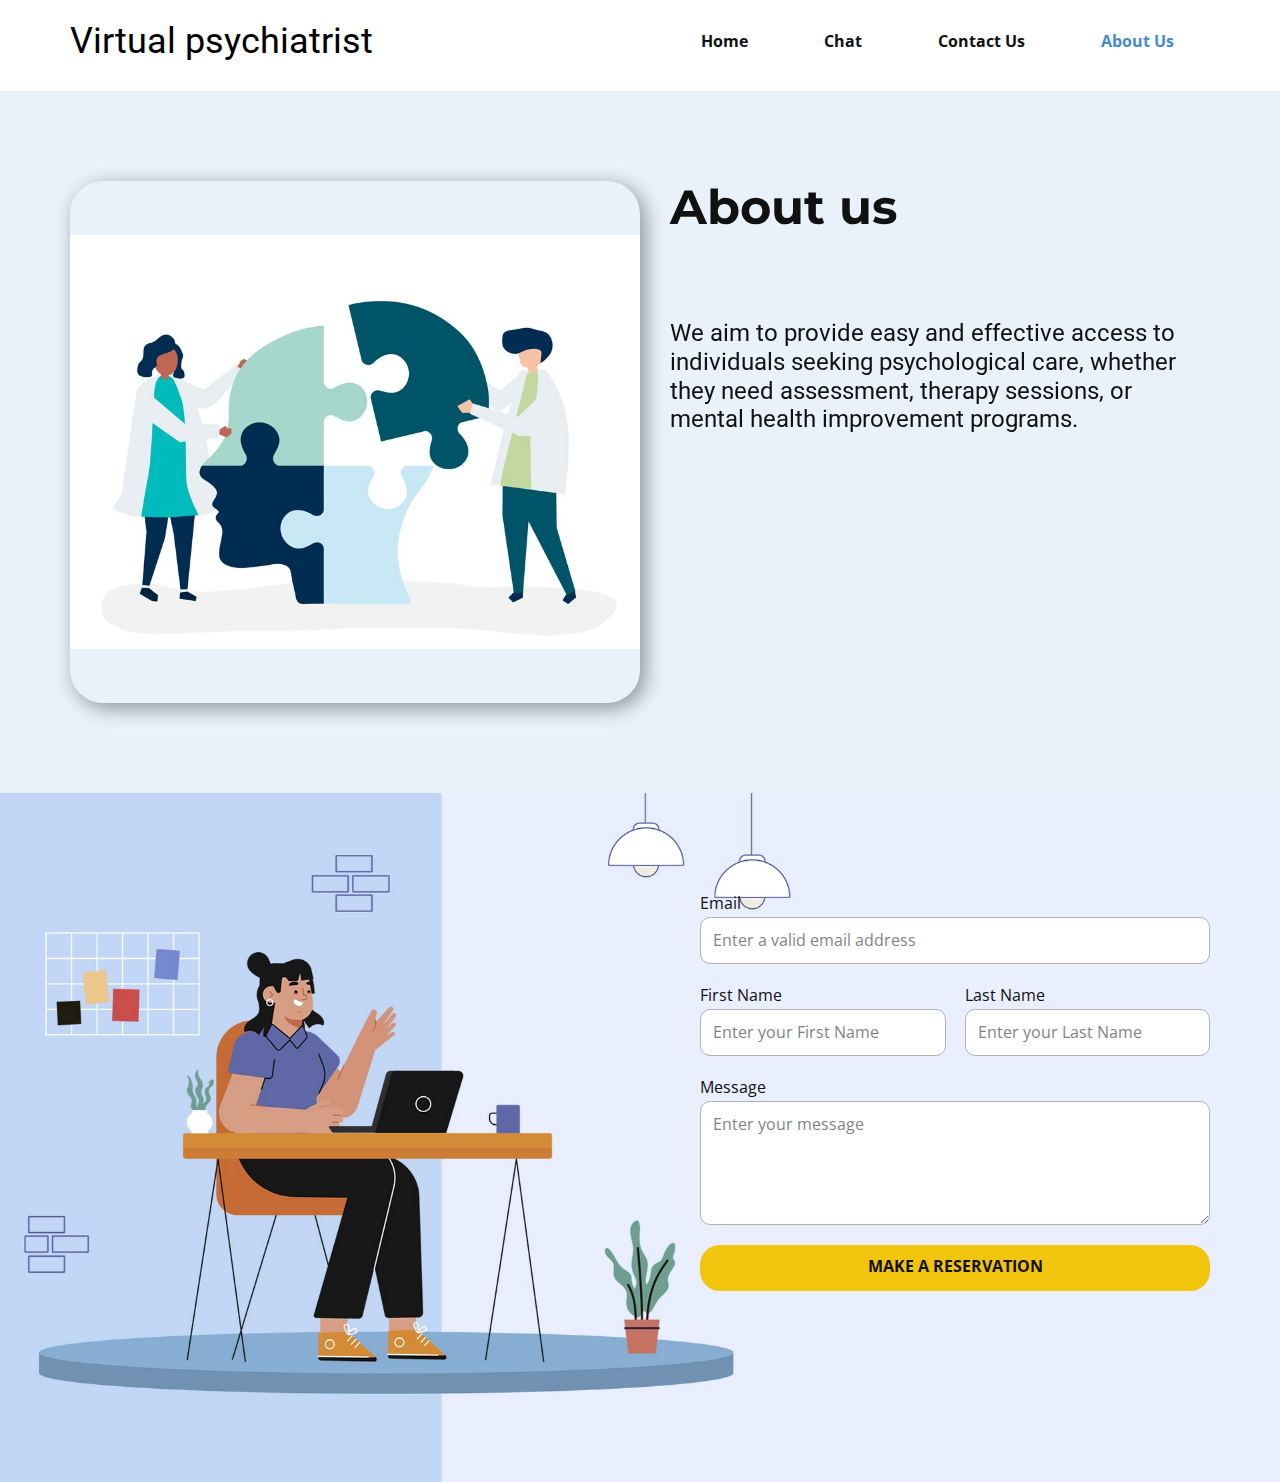
==== Pages/About-Us.html @ 41c795e9 "first commit" ====
<!DOCTYPE html>
<html style="font-size: 16px;" lang="en">

<head>
  <meta name="viewport" content="width=device-width, initial-scale=1.0">
  <meta charset="utf-8">
  <meta name="keywords" content="">
  <meta name="description" content="">
  <title>About Us</title>
  <link rel="stylesheet" href="../Bootstrap/Bootstrap.css" media="screen">
  <link rel="stylesheet" href="../CSS/About-Us.css" media="screen">
  <script class="u-script" type="text/javascript" src="../JQuery/jquery.js" defer=""></script>
  <script class="u-script" type="text/javascript" src="../Bootstrap/Bootstrap.js" defer=""></script>
  <link id="u-theme-google-font" rel="stylesheet"
    href="https://fonts.googleapis.com/css?family=Roboto:100,100i,300,300i,400,400i,500,500i,700,700i,900,900i|Open+Sans:300,300i,400,400i,500,500i,600,600i,700,700i,800,800i">
  <link id="u-page-google-font" rel="stylesheet"
    href="https://fonts.googleapis.com/css?family=Montserrat:100,100i,200,200i,300,300i,400,400i,500,500i,600,600i,700,700i,800,800i,900,900i">
  <meta data-intl-tel-input-cdn-path="../intlTelInput/">
</head>



<body data-path-to-root="./" data-include-products="false" class="u-body u-xxl-mode" data-lang="en">
  <header class="u-clearfix u-header" id="sec-43de">
    <div class="u-clearfix u-sheet u-valign-middle-lg u-valign-middle-md u-valign-middle-sm u-sheet-1">
      <h3 class="u-align-left u-headline u-text u-text-1">
        <a class="u-active-none u-border-none u-btn u-button-link u-button-style u-hover-none u-none u-text-black u-btn-1"
          href="../index.html"> Virtual psychiatrist</a>
      </h3>
      <nav class="u-align-right u-menu u-menu-one-level u-offcanvas u-menu-1">
        <div class="menu-collapse" style="font-weight: 700;">
          <a class="u-button-style u-nav-link" href="#" style="padding: 4px 0px; font-size: calc(1em + 8px);">
            <svg class="u-svg-link" preserveAspectRatio="xMidYMin slice" viewBox="0 0 302 302">
              <use xmlns:xlink="http://www.w3.org/1999/xlink" xlink:href="#svg-0c70"></use>
            </svg>
            <svg xmlns="http://www.w3.org/2000/svg" xmlns:xlink="http://www.w3.org/1999/xlink" version="1.1"
              id="svg-0c70" x="0px" y="0px" viewBox="0 0 302 302" style="enable-background:new 0 0 302 302;"
              xml:space="preserve" class="u-svg-content">
              <g>
                <rect y="36" width="302" height="30"></rect>
                <rect y="236" width="302" height="30"></rect>
                <rect y="136" width="302" height="30"></rect>
              </g>
              <g></g>
              <g></g>
              <g></g>
              <g></g>
              <g></g>
              <g></g>
              <g></g>
              <g></g>
              <g></g>
              <g></g>
              <g></g>
              <g></g>
              <g></g>
              <g></g>
              <g></g>
            </svg>
          </a>
        </div>
        <div class="u-custom-menu u-nav-container">
          <ul class="u-nav u-unstyled u-nav-1">
            <li class="u-nav-item"><a
                class="u-button-style u-nav-link u-text-active-palette-1-base u-text-hover-palette-2-base"
                href="../index.html" style="padding: 10px 36px;">Home</a>
            </li>
            <li class="u-nav-item"><a
                class="u-button-style u-nav-link u-text-active-palette-1-base u-text-hover-palette-2-base"
                href="chat_bot.html" style="padding: 10px 36px;">Chat</a>
            </li>
            <li class="u-nav-item"><a
                class="u-button-style u-nav-link u-text-active-palette-1-base u-text-hover-palette-2-base"
                href="Contact-Us.html" style="padding: 10px 36px;">Contact Us</a>
            </li>
            <li class="u-nav-item"><a
                class="u-button-style u-nav-link u-text-active-palette-1-base u-text-hover-palette-2-base"
                href="About-Us.html" style="padding: 10px 36px;">About Us</a>
            </li>
          </ul>
        </div>
        <div class="u-custom-menu u-nav-container-collapse">
          <div
            class="u-align-center u-black u-container-style u-inner-container-layout u-opacity u-opacity-95 u-sidenav">
            <div class="u-inner-container-layout u-sidenav-overflow">
              <div class="u-menu-close"></div>
              <ul class="u-align-center u-nav u-popupmenu-items u-unstyled u-nav-2">
                <li class="u-nav-item"><a class="u-button-style u-nav-link" href="../index.html">Home</a>
                </li>
                <li class="u-nav-item"><a class="u-button-style u-nav-link" href="chat_bot.html">Chat</a>
                </li>
                <li class="u-nav-item"><a class="u-button-style u-nav-link" href="Contact-Us.html">Contact Us</a>
                </li>
                <li class="u-nav-item"><a class="u-button-style u-nav-link" href="About-Us.html">About Us</a>
                </li>
              </ul>
            </div>
          </div>
          <div class="u-black u-menu-overlay u-opacity u-opacity-70"></div>
        </div>
      </nav>
    </div>
  </header>
  <section class="u-clearfix u-palette-1-light-3 u-section-1" id="sec-3a72">
    <div class="u-clearfix u-sheet u-sheet-1">
      <div class="data-layout-selected u-clearfix u-expanded-width u-layout-wrap u-layout-wrap-1">
        <div class="u-layout">
          <div class="u-layout-row">
            <div class="u-container-style u-layout-cell u-size-30 u-layout-cell-1">
              <div class="u-container-layout u-valign-top u-container-layout-1">
                <img class="u-expanded-width u-image u-image-contain u-image-round u-radius u-image-1"
                  src="../images/people-connecting-jigsaw-pieces-head-together_53876-59847.jpg" alt=""
                  data-image-width="900" data-image-height="654">
              </div>
            </div>
            <div class="u-container-align-center-sm u-container-style u-layout-cell u-size-30 u-layout-cell-2"
              data-animation-name="customAnimationIn" data-animation-duration="1000">
              <div class="u-container-layout u-container-layout-2">
                <h2
                  class="u-align-center-sm u-align-center-xs u-custom-font u-font-montserrat u-text u-text-default u-text-1">
                  About us</h2>
                <h3 class="u-align-center-xs u-text u-text-2" data-animation-name="customAnimationIn"
                  data-animation-duration="1000"> We aim to provide easy and effective access to individuals seeking
                  psychological care, whether they need assessment, therapy sessions, or mental health improvement
                  programs.</h3>
              </div>
            </div>
          </div>
        </div>
      </div>
    </div>
  </section>
  <section
    class="u-clearfix u-container-align-center-sm u-container-align-center-xs u-container-align-right-lg u-container-align-right-md u-container-align-right-xl u-image u-section-2"
    id="sec-4a59" data-image-width="2000" data-image-height="1125">
    <div class="u-clearfix u-sheet u-sheet-1">
      <div class="u-form u-form-1">
        <form action="#" class="u-clearfix u-form-spacing-19 u-form-vertical u-inner-form" source="email" name="form"
          style="padding: 0px;">
          <div class="u-form-email u-form-group">
            <label for="email-db6f" class="u-label">Email</label>
            <input type="email" placeholder="Enter a valid email address" id="email-db6f" name="email"
              class="u-input u-input-rectangle u-radius-10" required="">
          </div>
          <div class="u-form-group u-form-name u-form-partition-factor-2 u-form-group-2">
            <label for="name-961f" class="u-label">First Name</label>
            <input type="text" placeholder="Enter your First Name" id="name-961f" name="name-1"
              class="u-input u-input-rectangle u-radius-10" required="">
          </div>
          <div class="u-form-group u-form-name u-form-partition-factor-2 u-form-group-3">
            <label for="name-961f" class="u-label">Last Name</label>
            <input type="text" placeholder="Enter your Last Name" id="name-961f" name="name-2"
              class="u-input u-input-rectangle u-radius-10" required="">
          </div>
          <div class="u-form-group u-form-message">
            <label for="message-db6f" class="u-label">Message</label>
            <textarea placeholder="Enter your message" rows="4" cols="50" id="message-db6f" name="message"
              class="u-input u-input-rectangle u-radius-10" required=""></textarea>
          </div>
          <div class="u-align-right u-form-group u-form-submit">
            <a href="#"
              class="u-border-none u-btn u-btn-round u-btn-submit u-button-style u-palette-3-base u-radius-20 u-btn-1">Make
              a Reservation</a>
            <input type="submit" value="submit" class="u-form-control-hidden">
          </div>
          <div class="u-form-send-message u-form-send-success"> Thank you! Your message has been sent. </div>
          <div class="u-form-send-error u-form-send-message"> Unable to send your message. Please fix errors then try
            again. </div>
          <input type="hidden" value="" name="recaptchaResponse">
        </form>
      </div>
    </div>
  </section>





</body>

</html>
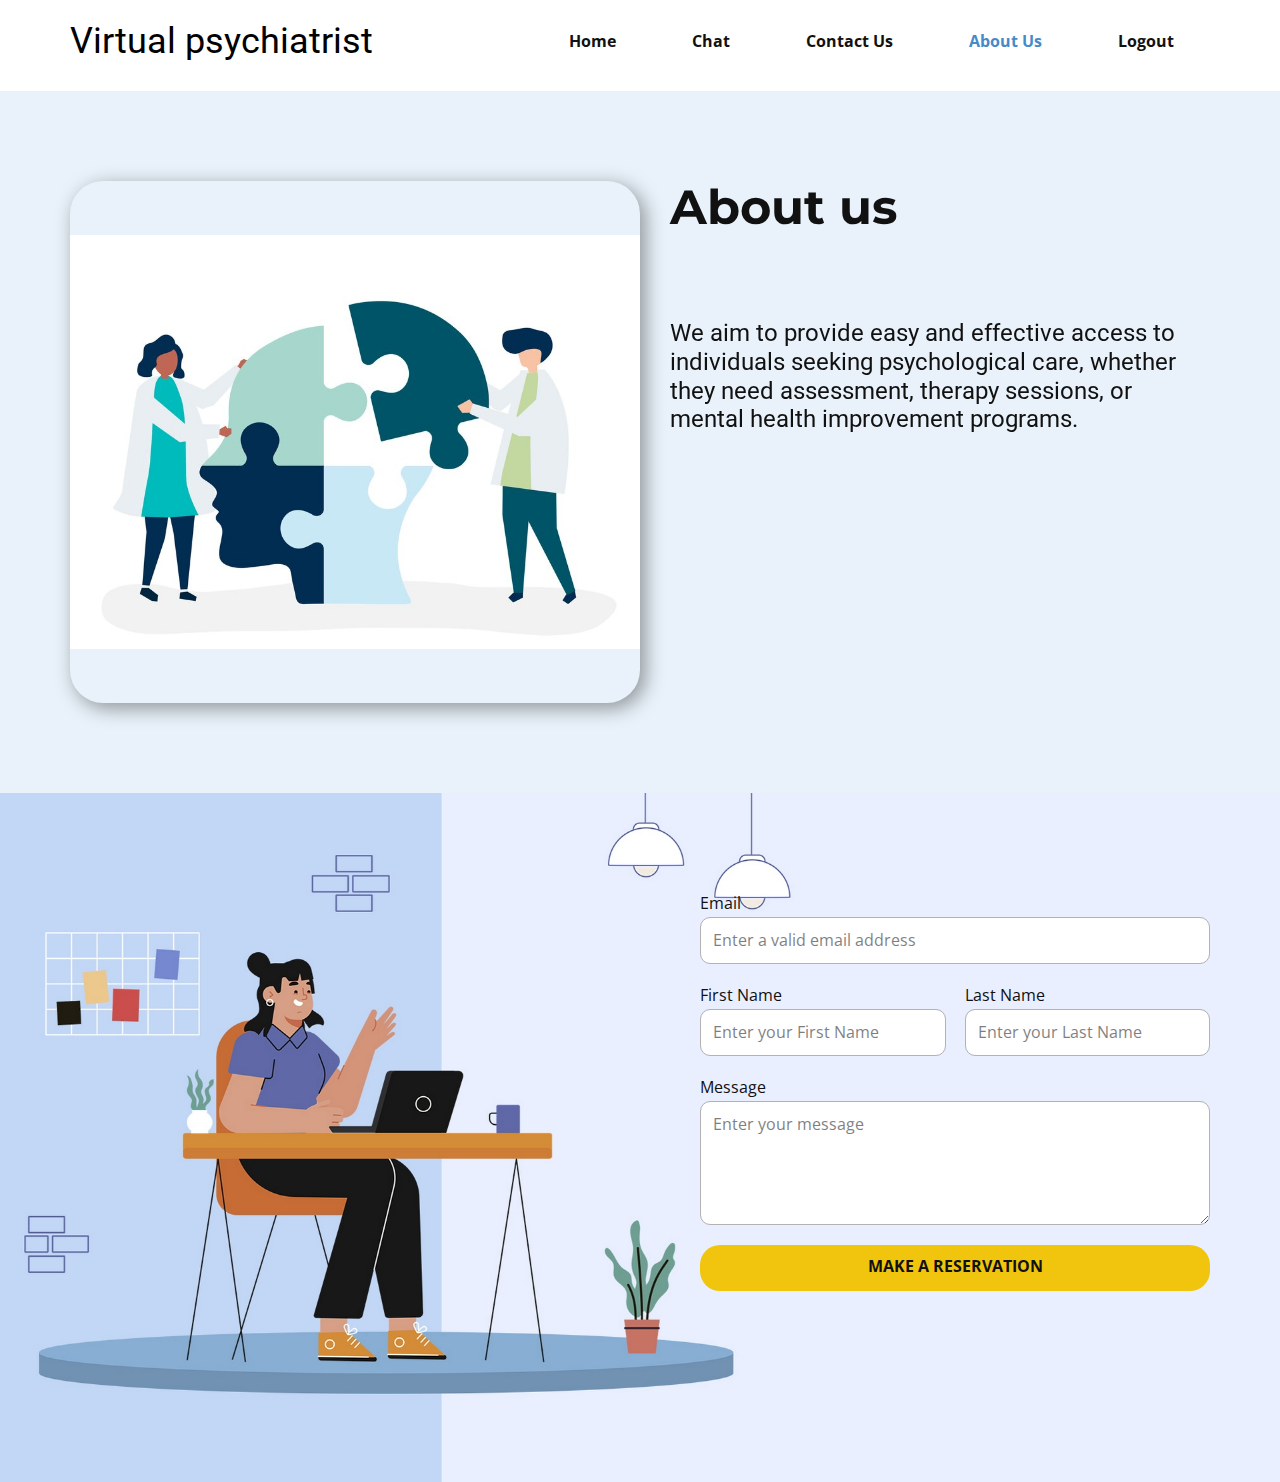
==== commit 13b0af16: "localstorage" ====
--- a/Pages/About-Us.html
+++ b/Pages/About-Us.html
@@ -77,6 +77,10 @@
                 class="u-button-style u-nav-link u-text-active-palette-1-base u-text-hover-palette-2-base"
                 href="About-Us.html" style="padding: 10px 36px;">About Us</a>
             </li>
+            <li class="u-nav-item"><a
+              class="u-button-style u-nav-link u-text-active-palette-1-base u-text-hover-palette-2-base"
+              href="#" onclick="logout()" style="padding: 10px 36px;">Logout</a>
+          </li>
           </ul>
         </div>
         <div class="u-custom-menu u-nav-container-collapse">
@@ -92,6 +96,8 @@
                 <li class="u-nav-item"><a class="u-button-style u-nav-link" href="Contact-Us.html">Contact Us</a>
                 </li>
                 <li class="u-nav-item"><a class="u-button-style u-nav-link" href="About-Us.html">About Us</a>
+                </li>
+                <li class="u-nav-item"><a class="u-button-style u-nav-link" href="#" onclick="logout()">Logout</a>
                 </li>
               </ul>
             </div>
@@ -174,6 +180,33 @@
 
 
 
+  <script>
+
+
+    window.onload = function() {
+            // قم بفحص وجود العلامة في localStorage
+            var isRegistered = localStorage.getItem('isRegistered');
+        
+            // إذا كان المستخدم قد سجل الدخول بنجاح، قم بمنعه من الوصول لصفحة التسجيل مرة أخرى
+            if (isRegistered === 'false') {
+                // إذا لم يكن المستخدم قد سجل، قم بتحويله إلى صفحة التسجيل
+                alert("يجب عليك التسجيل أولاً!");
+                window.location.href = "Login.html";
+            }
+        }
+    
+    
+        function logout() {
+            // حذف العلامة المستخدمة لتسجيل الدخول من localStorage
+            localStorage.removeItem('isRegistered');
+        
+            // توجيه المستخدم إلى صفحة تسجيل الدخول
+            window.location.href = "Login.html";
+        }
+    
+    </script>
+
+
 
 
 </body>
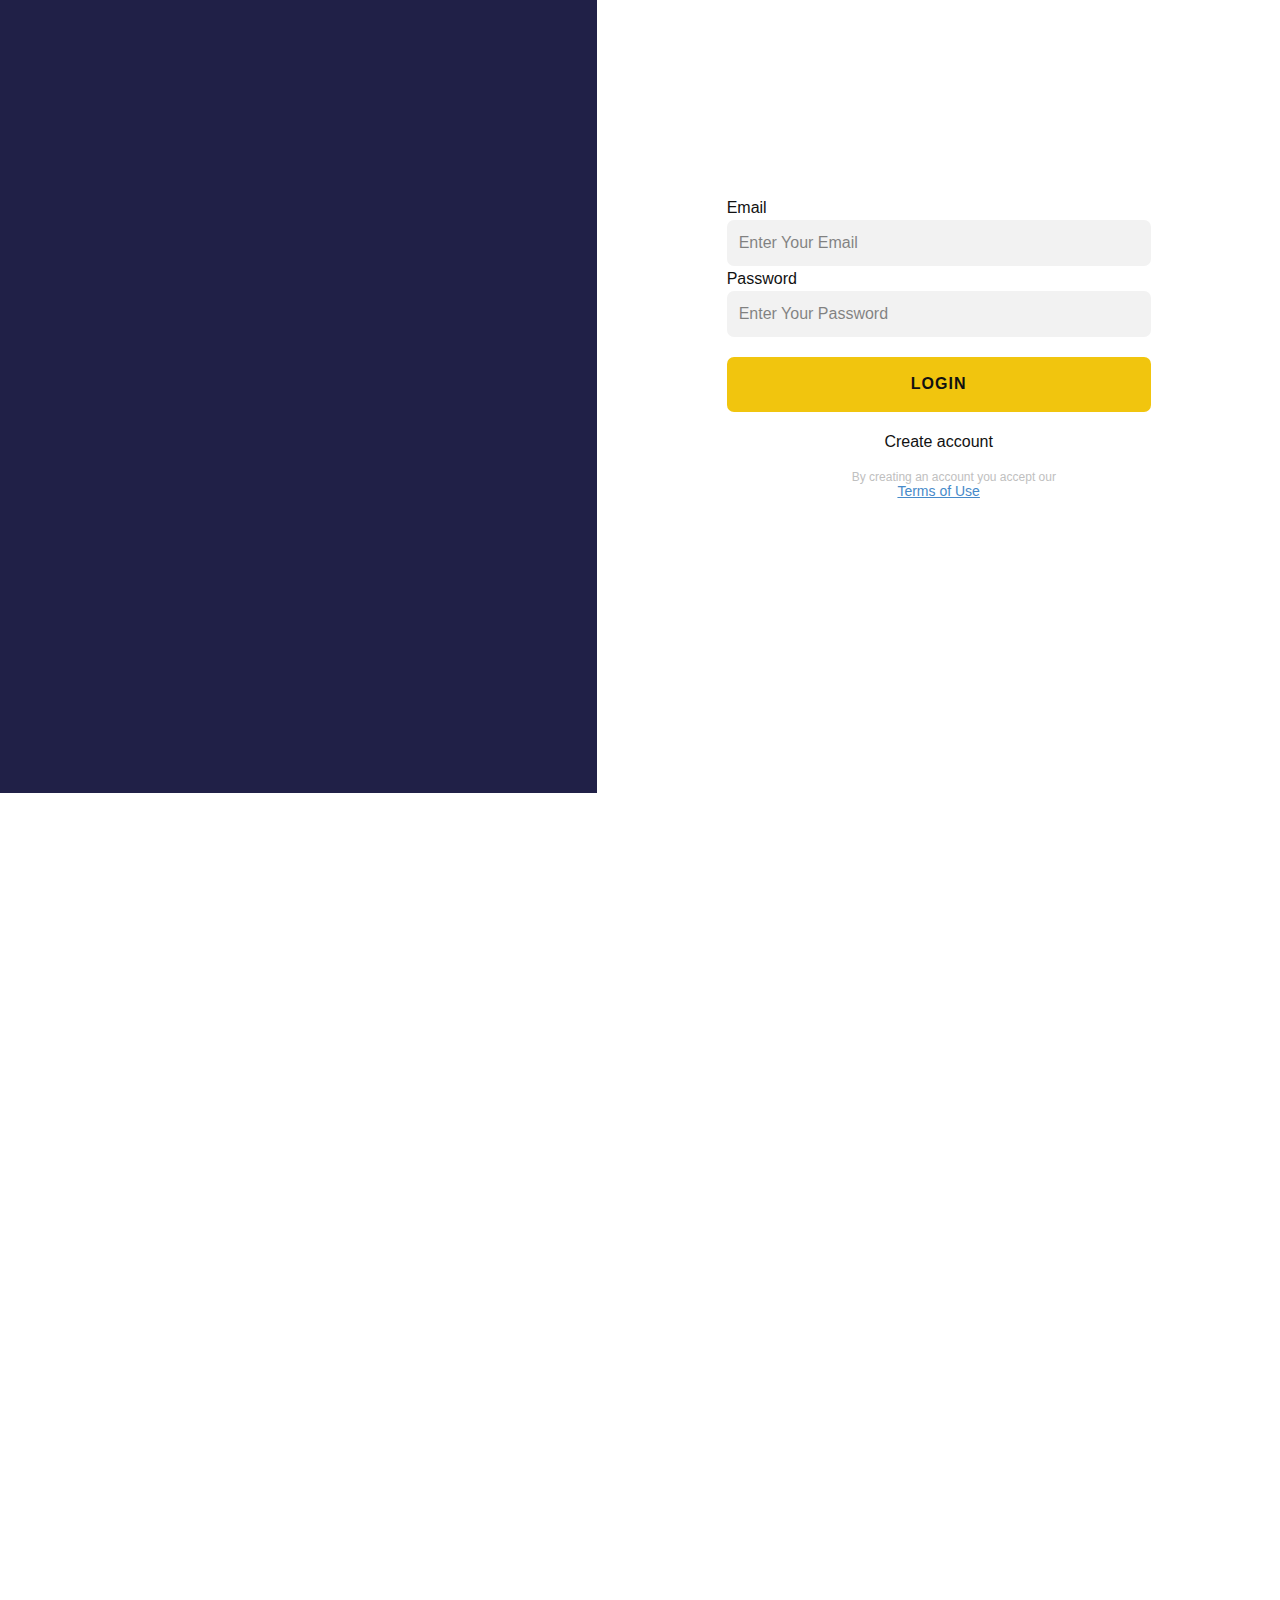
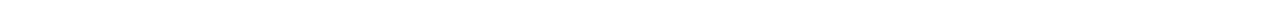
==== commit 35ce0331: "add" ====
--- a/Pages/About-Us.html
+++ b/Pages/About-Us.html
@@ -188,7 +188,7 @@
             var isRegistered = localStorage.getItem('isRegistered');
         
             // إذا كان المستخدم قد سجل الدخول بنجاح، قم بمنعه من الوصول لصفحة التسجيل مرة أخرى
-            if (isRegistered === 'false') {
+            if (isRegistered !== 'true') {
                 // إذا لم يكن المستخدم قد سجل، قم بتحويله إلى صفحة التسجيل
                 alert("يجب عليك التسجيل أولاً!");
                 window.location.href = "Login.html";
